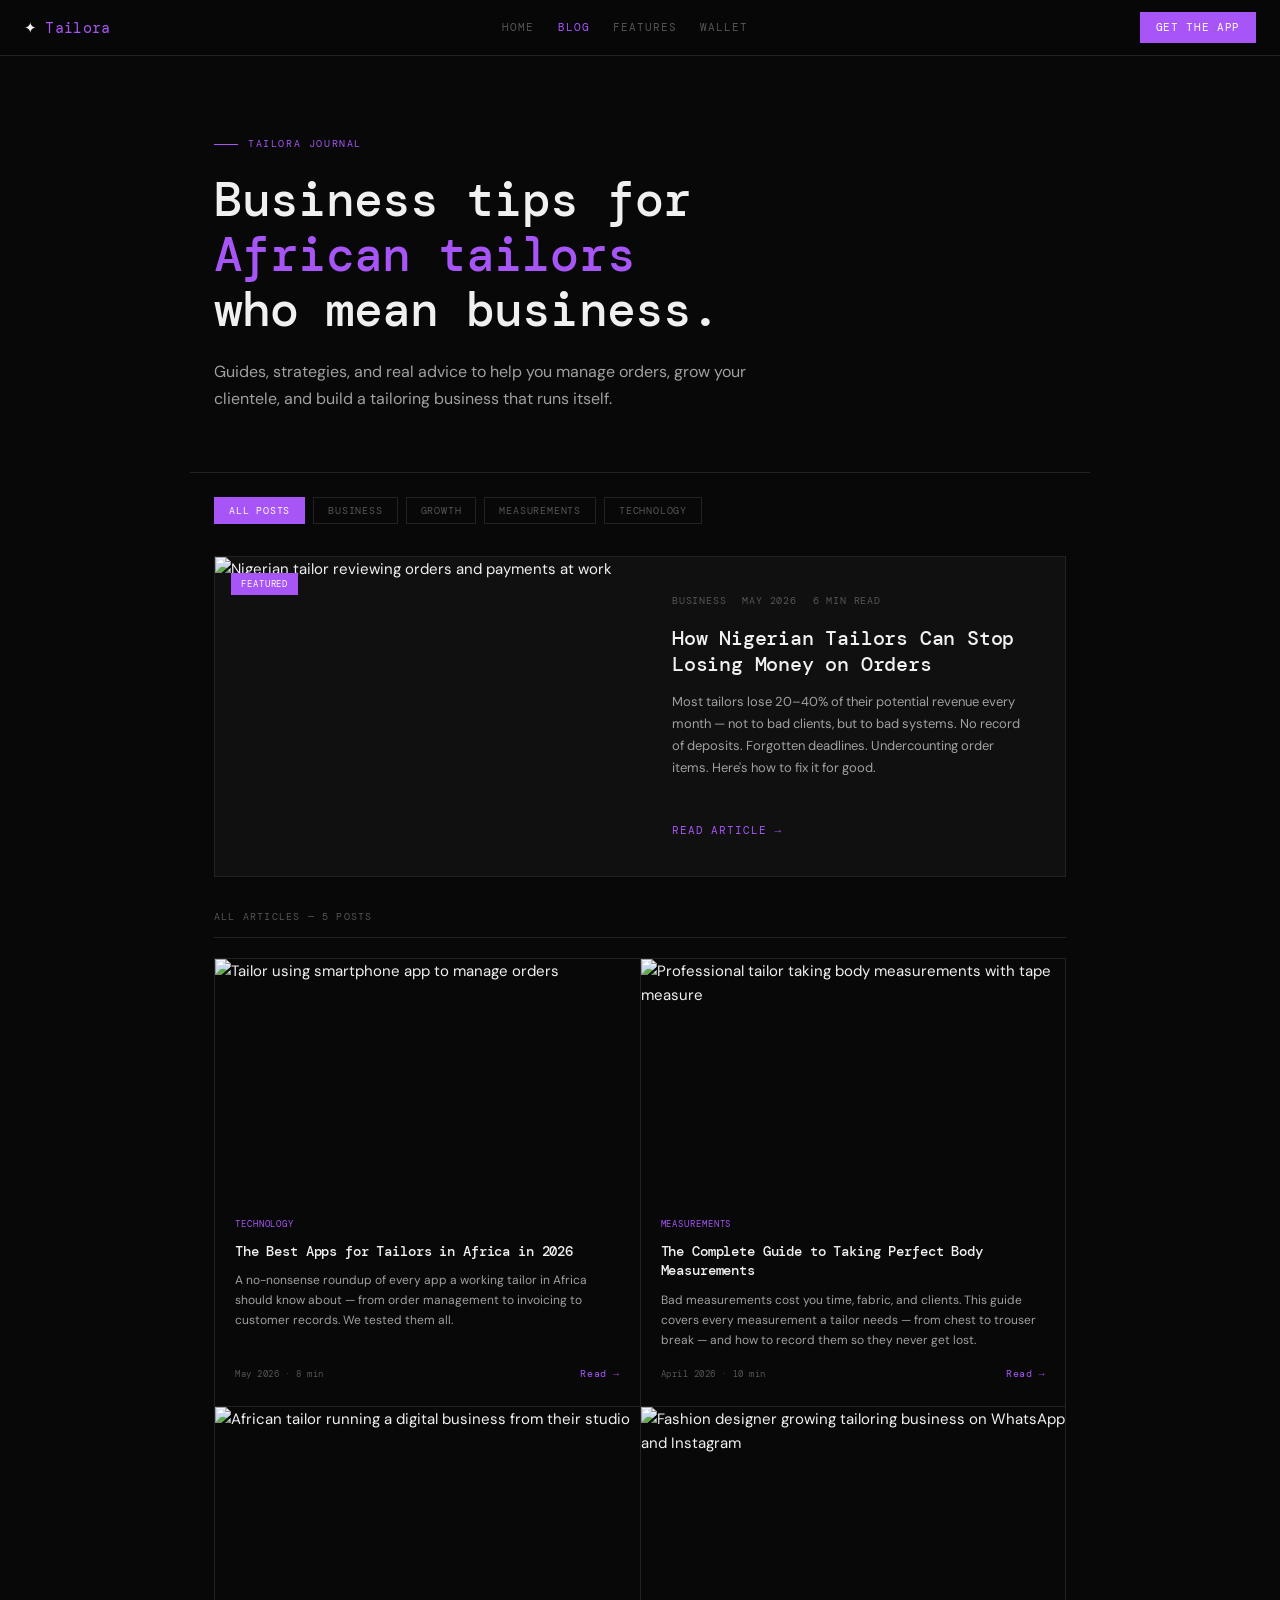
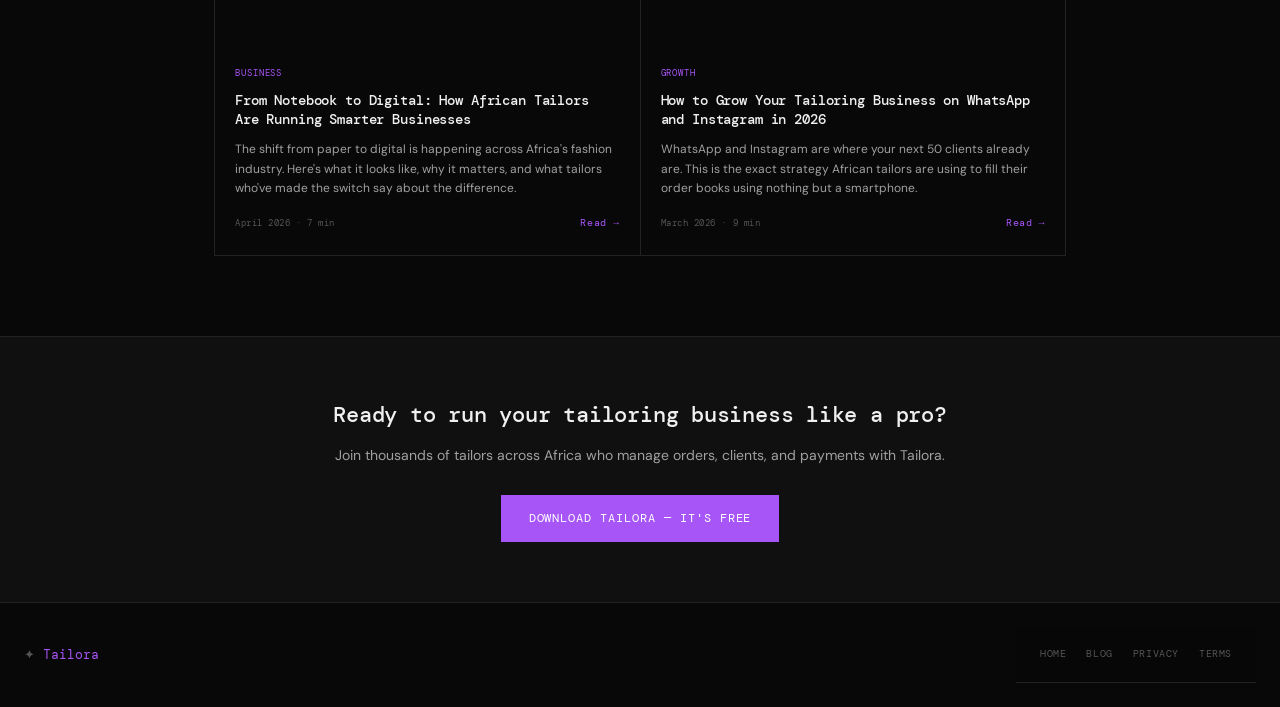
==== blog/index.html @ b0100a78 "updated the conflicts" ====
<!doctype html>
<html lang="en">
    <head>
        <meta charset="UTF-8" />
        <meta name="viewport" content="width=device-width, initial-scale=1.0" />
        <title>
            Tailora Blog — Business Tips for African Tailors & Fashion Designers
        </title>
        <meta
            name="description"
            content="Practical guides, business tips, and growth strategies for independent tailors and fashion designers across Africa. Learn how to manage orders, grow your client base, and run a smarter tailoring business."
        />
        <meta
            name="keywords"
            content="tailor business tips Nigeria, fashion designer Africa, tailor app, tailoring business growth, tailor order management"
        />
        <link rel="canonical" href="https://usetailora.com/blog/" />

        <!-- Open Graph -->
        <meta property="og:type" content="website" />
        <meta
            property="og:title"
            content="Tailora Blog — Business Tips for African Tailors"
        />
        <meta
            property="og:description"
            content="Practical guides and growth strategies for independent tailors and fashion designers across Africa."
        />
        <meta property="og:url" content="https://usetailora.com/blog/" />
        <meta
            property="og:image"
            content="https://i.pinimg.com/1200x/99/d4/72/99d4725076bc6b8913c4e2ed81d598a9.jpg"
        />
        <meta property="og:site_name" content="Tailora" />

        <!-- Twitter -->
        <meta name="twitter:card" content="summary_large_image" />
        <meta
            name="twitter:title"
            content="Tailora Blog — Business Tips for African Tailors"
        />
        <meta
            name="twitter:description"
            content="Practical guides and growth strategies for independent tailors and fashion designers across Africa."
        />
        <meta
            name="twitter:image"
            content="https://i.pinimg.com/1200x/99/d4/72/99d4725076bc6b8913c4e2ed81d598a9.jpg"
        />

        <!-- Structured Data -->
        <script type="application/ld+json">
            {
                "@context": "https://schema.org",
                "@type": "Blog",
                "name": "Tailora Blog",
                "description": "Business tips, guides, and growth strategies for independent tailors and fashion designers across Africa.",
                "url": "https://usetailora.com/blog/",
                "publisher": {
                    "@type": "Organization",
                    "name": "Tailora",
                    "url": "https://usetailora.com",
                    "logo": {
                        "@type": "ImageObject",
                        "url": "https://usetailora.com/favicon.svg"
                    }
                }
            }
        </script>

        <link rel="preconnect" href="https://fonts.googleapis.com" />
        <link
            href="https://fonts.googleapis.com/css2?family=DM+Mono:wght@400;500&family=DM+Sans:ital,wght@0,400;0,500;0,600;1,400&display=swap"
            rel="stylesheet"
        />

        <style>
            *,
            *::before,
            *::after {
                box-sizing: border-box;
                margin: 0;
                padding: 0;
            }

            :root {
                --bg: #080808;
                --surface-1: #101010;
                --surface-2: #161616;
                --border-1: #222;
                --border-2: #2c2c2c;
                --purple: #a855f7;
                --purple-dim: #7c3aed;
                --text-1: #f0f0f0;
                --text-2: #a0a0a0;
                --text-3: #555;
                --mono: "DM Mono", monospace;
                --sans: "DM Sans", sans-serif;
            }

            html {
                scroll-behavior: smooth;
            }

            body {
                background: var(--bg);
                color: var(--text-1);
                font-family: var(--sans);
                font-size: 15px;
                line-height: 1.6;
                min-height: 100vh;
            }

            a {
                color: inherit;
                text-decoration: none;
            }

            /* ── Nav ── */
            nav {
                position: sticky;
                top: 0;
                z-index: 100;
                background: rgba(8, 8, 8, 0.92);
                backdrop-filter: blur(12px);
                border-bottom: 1px solid var(--border-1);
                padding: 0 24px;
                height: 56px;
                display: flex;
                align-items: center;
                justify-content: space-between;
            }

            .nav-logo {
                font-family: var(--mono);
                font-size: 15px;
                color: var(--text-1);
                letter-spacing: 0.02em;
                display: flex;
                align-items: center;
                gap: 8px;
            }

            .nav-logo span {
                color: var(--purple);
            }

            .nav-links {
                display: flex;
                align-items: center;
                gap: 24px;
            }

            .nav-links a {
                font-family: var(--mono);
                font-size: 11px;
                color: var(--text-3);
                letter-spacing: 0.08em;
                text-transform: uppercase;
                transition: color 0.2s;
            }

            .nav-links a:hover,
            .nav-links a.active {
                color: var(--purple);
            }

            .nav-cta {
                font-family: var(--mono);
                font-size: 11px;
                background: var(--purple);
                color: white;
                padding: 7px 16px;
                letter-spacing: 0.06em;
                text-transform: uppercase;
                border: none;
                cursor: pointer;
                transition: background 0.2s;
            }

            .nav-cta:hover {
                background: var(--purple-dim);
            }

            /* ── Hero ── */
            .blog-hero {
                padding: 80px 24px 60px;
                max-width: 900px;
                margin: 0 auto;
                border-bottom: 1px solid var(--border-1);
            }

            .blog-label {
                font-family: var(--mono);
                font-size: 10px;
                color: var(--purple);
                letter-spacing: 0.16em;
                text-transform: uppercase;
                margin-bottom: 20px;
                display: flex;
                align-items: center;
                gap: 10px;
            }

            .blog-label::before {
                content: "";
                display: block;
                width: 24px;
                height: 1px;
                background: var(--purple);
            }

            .blog-hero h1 {
                font-family: var(--mono);
                font-size: clamp(28px, 5vw, 48px);
                font-weight: 500;
                color: var(--text-1);
                line-height: 1.15;
                letter-spacing: -0.02em;
                margin-bottom: 20px;
            }

            .blog-hero h1 em {
                font-style: normal;
                color: var(--purple);
            }

            .blog-hero p {
                font-size: 16px;
                color: var(--text-2);
                max-width: 560px;
                line-height: 1.7;
            }

            /* ── Filter tabs ── */
            .filter-row {
                max-width: 900px;
                margin: 0 auto;
                padding: 24px 24px 0;
                display: flex;
                gap: 8px;
                flex-wrap: wrap;
            }

            .filter-tab {
                font-family: var(--mono);
                font-size: 10px;
                letter-spacing: 0.08em;
                text-transform: uppercase;
                padding: 6px 14px;
                border: 1px solid var(--border-1);
                background: none;
                color: var(--text-3);
                cursor: pointer;
                transition: all 0.2s;
            }

            .filter-tab:hover {
                border-color: var(--purple);
                color: var(--purple);
            }
            .filter-tab.active {
                background: var(--purple);
                border-color: var(--purple);
                color: white;
            }

            /* ── Featured post ── */
            .featured-wrap {
                max-width: 900px;
                margin: 32px auto 0;
                padding: 0 24px;
            }

            .featured-post {
                display: grid;
                grid-template-columns: 1fr 1fr;
                border: 1px solid var(--border-1);
                background: var(--surface-1);
                overflow: hidden;
                transition: border-color 0.2s;
            }

            .featured-post:hover {
                border-color: var(--purple);
            }

            .featured-image {
                aspect-ratio: 4/3;
                overflow: hidden;
                position: relative;
            }

            .featured-image img {
                width: 100%;
                height: 100%;
                object-fit: cover;
                transition: transform 0.5s ease;
                filter: grayscale(20%);
            }

            .featured-post:hover .featured-image img {
                transform: scale(1.04);
            }

            .featured-tag {
                position: absolute;
                top: 16px;
                left: 16px;
                font-family: var(--mono);
                font-size: 9px;
                letter-spacing: 0.1em;
                text-transform: uppercase;
                background: var(--purple);
                color: white;
                padding: 4px 10px;
            }

            .featured-content {
                padding: 36px 32px;
                display: flex;
                flex-direction: column;
                justify-content: space-between;
            }

            .post-meta {
                font-family: var(--mono);
                font-size: 10px;
                color: var(--text-3);
                letter-spacing: 0.08em;
                text-transform: uppercase;
                margin-bottom: 16px;
                display: flex;
                gap: 16px;
            }

            .featured-content h2 {
                font-family: var(--mono);
                font-size: 20px;
                font-weight: 500;
                color: var(--text-1);
                line-height: 1.3;
                letter-spacing: -0.01em;
                margin-bottom: 14px;
            }

            .featured-content p {
                color: var(--text-2);
                font-size: 13px;
                line-height: 1.7;
                margin-bottom: 28px;
                flex: 1;
            }

            .read-link {
                font-family: var(--mono);
                font-size: 11px;
                letter-spacing: 0.08em;
                text-transform: uppercase;
                color: var(--purple);
                display: flex;
                align-items: center;
                gap: 8px;
                transition: gap 0.2s;
            }

            .read-link:hover {
                gap: 14px;
            }
            .read-link::after {
                content: "→";
            }

            /* ── Post grid ── */
            .posts-grid-wrap {
                max-width: 900px;
                margin: 0 auto;
                padding: 32px 24px 80px;
            }

            .section-label {
                font-family: var(--mono);
                font-size: 10px;
                color: var(--text-3);
                letter-spacing: 0.12em;
                text-transform: uppercase;
                margin-bottom: 20px;
                padding-bottom: 12px;
                border-bottom: 1px solid var(--border-1);
            }

            .posts-grid {
                display: grid;
                grid-template-columns: repeat(2, 1fr);
                gap: 1px;
                background: var(--border-1);
                border: 1px solid var(--border-1);
            }

            .post-card {
                background: var(--bg);
                overflow: hidden;
                transition: background 0.2s;
                display: flex;
                flex-direction: column;
            }

            .post-card:hover {
                background: var(--surface-1);
            }

            .post-card-image {
                aspect-ratio: 16/9;
                overflow: hidden;
            }

            .post-card-image img {
                width: 100%;
                height: 100%;
                object-fit: cover;
                transition: transform 0.5s ease;
                filter: grayscale(15%);
            }

            .post-card:hover .post-card-image img {
                transform: scale(1.05);
            }

            .post-card-body {
                padding: 20px 20px 24px;
                flex: 1;
                display: flex;
                flex-direction: column;
            }

            .post-card-tag {
                font-family: var(--mono);
                font-size: 9px;
                letter-spacing: 0.1em;
                text-transform: uppercase;
                color: var(--purple);
                margin-bottom: 10px;
            }

            .post-card h3 {
                font-family: var(--mono);
                font-size: 14px;
                font-weight: 500;
                color: var(--text-1);
                line-height: 1.4;
                letter-spacing: -0.01em;
                margin-bottom: 10px;
            }

            .post-card p {
                font-size: 12px;
                color: var(--text-2);
                line-height: 1.65;
                flex: 1;
                margin-bottom: 16px;
            }

            .post-card-footer {
                display: flex;
                justify-content: space-between;
                align-items: center;
                margin-top: auto;
            }

            .post-date {
                font-family: var(--mono);
                font-size: 9px;
                color: var(--text-3);
                letter-spacing: 0.06em;
            }

            .post-read-more {
                font-family: var(--mono);
                font-size: 10px;
                color: var(--purple);
                letter-spacing: 0.06em;
                display: flex;
                align-items: center;
                gap: 6px;
                transition: gap 0.2s;
            }

            .post-read-more:hover {
                gap: 10px;
            }
            .post-read-more::after {
                content: "→";
            }

            /* ── CTA band ── */
            .cta-band {
                border-top: 1px solid var(--border-1);
                padding: 60px 24px;
                text-align: center;
                background: var(--surface-1);
            }

            .cta-band h2 {
                font-family: var(--mono);
                font-size: 22px;
                font-weight: 500;
                color: var(--text-1);
                margin-bottom: 12px;
                letter-spacing: -0.01em;
            }

            .cta-band p {
                color: var(--text-2);
                font-size: 14px;
                margin-bottom: 28px;
            }

            .cta-btn {
                display: inline-block;
                background: var(--purple);
                color: white;
                font-family: var(--mono);
                font-size: 12px;
                letter-spacing: 0.08em;
                text-transform: uppercase;
                padding: 14px 28px;
                border: none;
                cursor: pointer;
                transition: background 0.2s;
            }

            .cta-btn:hover {
                background: var(--purple-dim);
            }

            /* ── Footer ── */
            footer {
                border-top: 1px solid var(--border-1);
                padding: 24px;
                display: flex;
                justify-content: space-between;
                align-items: center;
                flex-wrap: wrap;
                gap: 12px;
            }

            footer .logo {
                font-family: var(--mono);
                font-size: 13px;
                color: var(--text-3);
            }
            footer .logo span {
                color: var(--purple);
            }
            footer nav {
                display: flex;
                gap: 20px;
                flex-wrap: wrap;
            }
            footer nav a {
                font-family: var(--mono);
                font-size: 10px;
                color: var(--text-3);
                letter-spacing: 0.06em;
                text-transform: uppercase;
                transition: color 0.2s;
            }
            footer nav a:hover {
                color: var(--purple);
            }

            /* ── Responsive ── */
            @media (max-width: 680px) {
                .featured-post {
                    grid-template-columns: 1fr;
                }
                .posts-grid {
                    grid-template-columns: 1fr;
                }
                .nav-links {
                    display: none;
                }
                .blog-hero {
                    padding: 48px 24px 40px;
                }
            }
        </style>
    </head>
    <body>
        <!-- Nav -->
        <nav>
            <a href="../index.html" class="nav-logo">✦ <span>Tailora</span></a>
            <div class="nav-links">
                <a href="../index.html">Home</a>
                <a href="index.html" class="active">Blog</a>
                <a href="../index.html#features">Features</a>
                <a href="../index.html#wallet">Wallet</a>
            </div>
            <a href="https://onelink.to/qt6pqw" class="nav-cta">Get the App</a>
        </nav>

        <!-- Hero -->
        <header class="blog-hero">
            <div class="blog-label">Tailora Journal</div>
            <h1>
                Business tips for<br /><em>African tailors</em><br />who mean
                business.
            </h1>
            <p>
                Guides, strategies, and real advice to help you manage orders,
                grow your clientele, and build a tailoring business that runs
                itself.
            </p>
        </header>

        <!-- Filter tabs -->
        <div class="filter-row" role="navigation" aria-label="Blog categories">
            <button class="filter-tab active">All Posts</button>
            <button class="filter-tab">Business</button>
            <button class="filter-tab">Growth</button>
            <button class="filter-tab">Measurements</button>
            <button class="filter-tab">Technology</button>
        </div>

        <!-- Featured post -->
        <section class="featured-wrap" aria-label="Featured article">
            <a
                href="how-nigerian-tailors-stop-losing-money.html"
                class="featured-post"
            >
                <div class="featured-image">
                    <img
                        src="https://i.pinimg.com/1200x/29/d0/05/29d005ace11636381dc726de7e3281c3.jpg"
                        alt="Nigerian tailor reviewing orders and payments at work"
                        loading="eager"
                    />
                    <span class="featured-tag">Featured</span>
                </div>
                <div class="featured-content">
                    <div>
                        <div class="post-meta">
                            <span>Business</span>
                            <span>May 2026</span>
                            <span>6 min read</span>
                        </div>
                        <h2>
                            How Nigerian Tailors Can Stop Losing Money on Orders
                        </h2>
                        <p>
                            Most tailors lose 20–40% of their potential revenue
                            every month — not to bad clients, but to bad
                            systems. No record of deposits. Forgotten deadlines.
                            Undercounting order items. Here's how to fix it for
                            good.
                        </p>
                    </div>
                    <span class="read-link">Read article</span>
                </div>
            </a>
        </section>

        <!-- Posts grid -->
        <section class="posts-grid-wrap" aria-label="All blog articles">
            <div class="section-label">All Articles — 5 posts</div>
            <div class="posts-grid">
                <a
                    href="best-apps-for-tailors-africa-2026.html"
                    class="post-card"
                >
                    <div class="post-card-image">
                        <img
                            src="https://i.pinimg.com/736x/76/90/67/76906758b1ea55e87b26c868e200806b.jpg"
                            alt="Tailor using smartphone app to manage orders"
                            loading="lazy"
                        />
                    </div>
                    <div class="post-card-body">
                        <div class="post-card-tag">Technology</div>
                        <h3>The Best Apps for Tailors in Africa in 2026</h3>
                        <p>
                            A no-nonsense roundup of every app a working tailor
                            in Africa should know about — from order management
                            to invoicing to customer records. We tested them
                            all.
                        </p>
                        <div class="post-card-footer">
                            <span class="post-date">May 2026 · 8 min</span>
                            <span class="post-read-more">Read</span>
                        </div>
                    </div>
                </a>

                <a
                    href="perfect-body-measurements-tailor-guide.html"
                    class="post-card"
                >
                    <div class="post-card-image">
                        <img
                            src="https://i.pinimg.com/1200x/12/a6/e8/12a6e8acb878345be94be12356903005.jpg"
                            alt="Professional tailor taking body measurements with tape measure"
                            loading="lazy"
                        />
                    </div>
                    <div class="post-card-body">
                        <div class="post-card-tag">Measurements</div>
                        <h3>
                            The Complete Guide to Taking Perfect Body
                            Measurements
                        </h3>
                        <p>
                            Bad measurements cost you time, fabric, and clients.
                            This guide covers every measurement a tailor needs —
                            from chest to trouser break — and how to record them
                            so they never get lost.
                        </p>
                        <div class="post-card-footer">
                            <span class="post-date">April 2026 · 10 min</span>
                            <span class="post-read-more">Read</span>
                        </div>
                    </div>
                </a>

                <a
                    href="african-tailors-digital-business.html"
                    class="post-card"
                >
                    <div class="post-card-image">
                        <img
                            src="https://i.pinimg.com/736x/b3/b1/55/b3b155873b2a413929b1422ae08b7d52.jpg"
                            alt="African tailor running a digital business from their studio"
                            loading="lazy"
                        />
                    </div>
                    <div class="post-card-body">
                        <div class="post-card-tag">Business</div>
                        <h3>
                            From Notebook to Digital: How African Tailors Are
                            Running Smarter Businesses
                        </h3>
                        <p>
                            The shift from paper to digital is happening across
                            Africa's fashion industry. Here's what it looks
                            like, why it matters, and what tailors who've made
                            the switch say about the difference.
                        </p>
                        <div class="post-card-footer">
                            <span class="post-date">April 2026 · 7 min</span>
                            <span class="post-read-more">Read</span>
                        </div>
                    </div>
                </a>

                <a
                    href="grow-tailoring-business-whatsapp-instagram.html"
                    class="post-card"
                >
                    <div class="post-card-image">
                        <img
                            src="https://i.pinimg.com/1200x/85/ea/25/85ea25213b4bd9f96ed925aa6ac896fa.jpg"
                            alt="Fashion designer growing tailoring business on WhatsApp and Instagram"
                            loading="lazy"
                        />
                    </div>
                    <div class="post-card-body">
                        <div class="post-card-tag">Growth</div>
                        <h3>
                            How to Grow Your Tailoring Business on WhatsApp and
                            Instagram in 2026
                        </h3>
                        <p>
                            WhatsApp and Instagram are where your next 50
                            clients already are. This is the exact strategy
                            African tailors are using to fill their order books
                            using nothing but a smartphone.
                        </p>
                        <div class="post-card-footer">
                            <span class="post-date">March 2026 · 9 min</span>
                            <span class="post-read-more">Read</span>
                        </div>
                    </div>
                </a>
            </div>
        </section>

        <!-- CTA -->
        <section class="cta-band">
            <h2>Ready to run your tailoring business like a pro?</h2>
            <p>
                Join thousands of tailors across Africa who manage orders,
                clients, and payments with Tailora.
            </p>
            <a href="https://onelink.to/qt6pqw" class="cta-btn"
                >Download Tailora — It's Free</a
            >
        </section>

        <!-- Footer -->
        <footer>
            <div class="logo">✦ <span>Tailora</span></div>
            <nav aria-label="Footer navigation">
                <a href="../index.html">Home</a>
                <a href="index.html">Blog</a>
                <a href="../privacy-policy.html">Privacy</a>
                <a href="../terms-of-use.html">Terms</a>
            </nav>
        </footer>
    </body>
</html>
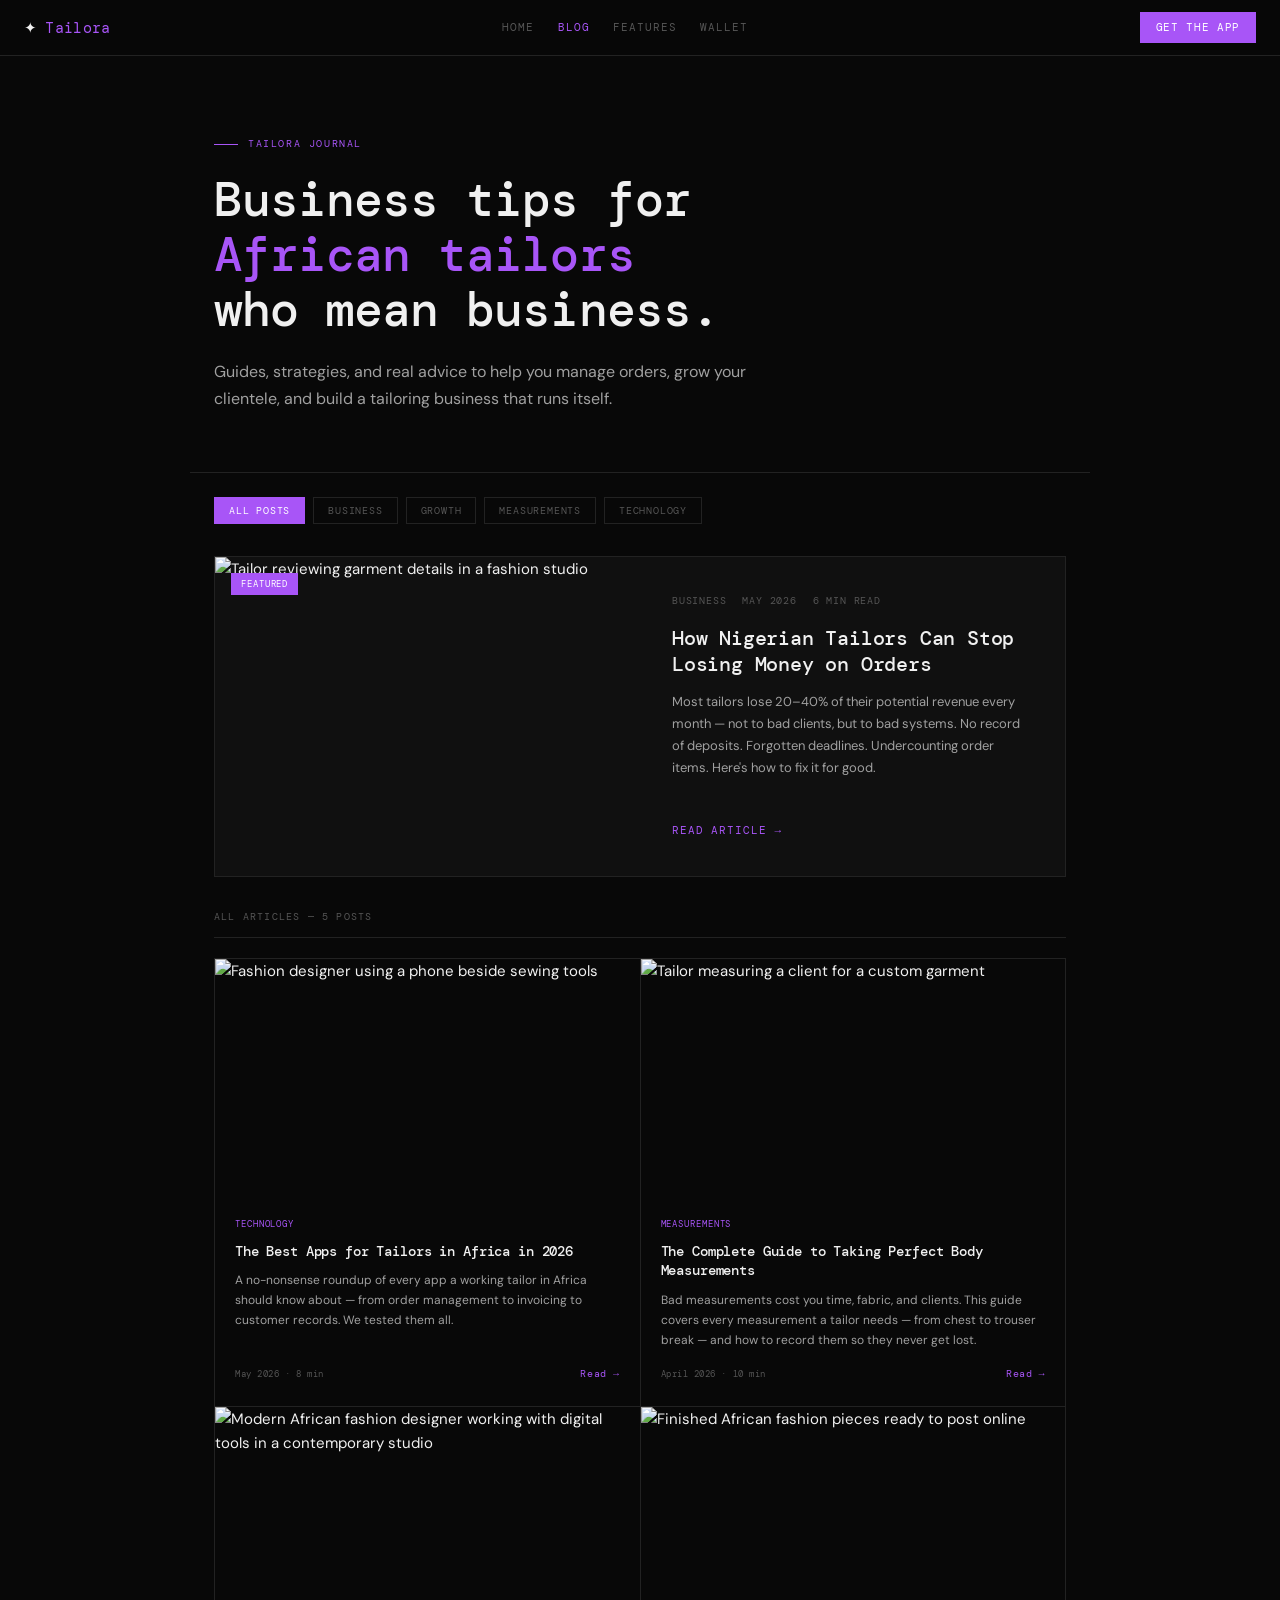
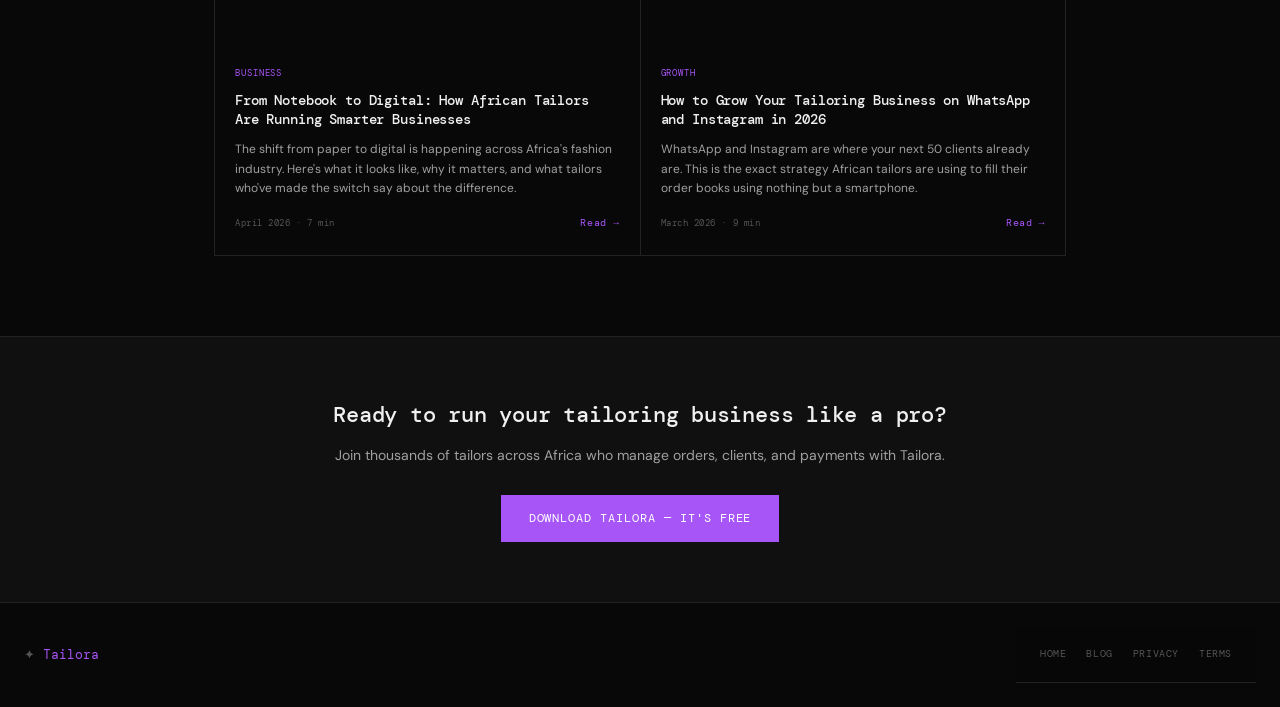
==== commit b5d631c9: "better blog image sync" ====
--- a/blog/index.html
+++ b/blog/index.html
@@ -29,7 +29,7 @@
         <meta property="og:url" content="https://usetailora.com/blog/" />
         <meta
             property="og:image"
-            content="https://i.pinimg.com/1200x/99/d4/72/99d4725076bc6b8913c4e2ed81d598a9.jpg"
+            content="https://i.pinimg.com/1200x/2c/a0/f2/2ca0f2ece0f9f3c9fee8a48b8eca6700.jpg"
         />
         <meta property="og:site_name" content="Tailora" />
 
@@ -45,7 +45,7 @@
         />
         <meta
             name="twitter:image"
-            content="https://i.pinimg.com/1200x/99/d4/72/99d4725076bc6b8913c4e2ed81d598a9.jpg"
+            content="https://i.pinimg.com/1200x/2c/a0/f2/2ca0f2ece0f9f3c9fee8a48b8eca6700.jpg"
         />
 
         <!-- Structured Data -->
@@ -630,8 +630,8 @@
             >
                 <div class="featured-image">
                     <img
-                        src="https://i.pinimg.com/1200x/29/d0/05/29d005ace11636381dc726de7e3281c3.jpg"
-                        alt="Nigerian tailor reviewing orders and payments at work"
+                        src="https://i.pinimg.com/1200x/2c/a0/f2/2ca0f2ece0f9f3c9fee8a48b8eca6700.jpg"
+                        alt="Tailor reviewing garment details in a fashion studio"
                         loading="eager"
                     />
                     <span class="featured-tag">Featured</span>
@@ -669,8 +669,8 @@
                 >
                     <div class="post-card-image">
                         <img
-                            src="https://i.pinimg.com/736x/76/90/67/76906758b1ea55e87b26c868e200806b.jpg"
-                            alt="Tailor using smartphone app to manage orders"
+                            src="https://i.pinimg.com/1200x/c0/b8/a1/c0b8a1d7084cefbf4b5a0f3a76a035cc.jpg"
+                            alt="Fashion designer using a phone beside sewing tools"
                             loading="lazy"
                         />
                     </div>
@@ -696,8 +696,8 @@
                 >
                     <div class="post-card-image">
                         <img
-                            src="https://i.pinimg.com/1200x/12/a6/e8/12a6e8acb878345be94be12356903005.jpg"
-                            alt="Professional tailor taking body measurements with tape measure"
+                            src="https://i.pinimg.com/736x/42/20/4d/42204d2c518009a7f7a9e5862bd54d36.jpg"
+                            alt="Tailor measuring a client for a custom garment"
                             loading="lazy"
                         />
                     </div>
@@ -726,8 +726,8 @@
                 >
                     <div class="post-card-image">
                         <img
-                            src="https://i.pinimg.com/736x/b3/b1/55/b3b155873b2a413929b1422ae08b7d52.jpg"
-                            alt="African tailor running a digital business from their studio"
+                            src="https://i.pinimg.com/1200x/99/d4/72/99d4725076bc6b8913c4e2ed81d598a9.jpg"
+                            alt="Modern African fashion designer working with digital tools in a contemporary studio"
                             loading="lazy"
                         />
                     </div>
@@ -756,8 +756,8 @@
                 >
                     <div class="post-card-image">
                         <img
-                            src="https://i.pinimg.com/1200x/85/ea/25/85ea25213b4bd9f96ed925aa6ac896fa.jpg"
-                            alt="Fashion designer growing tailoring business on WhatsApp and Instagram"
+                            src="https://i.pinimg.com/1200x/0e/55/ad/0e55ad5a863a6747277b838c5bbeea16.jpg"
+                            alt="Finished African fashion pieces ready to post online"
                             loading="lazy"
                         />
                     </div>
